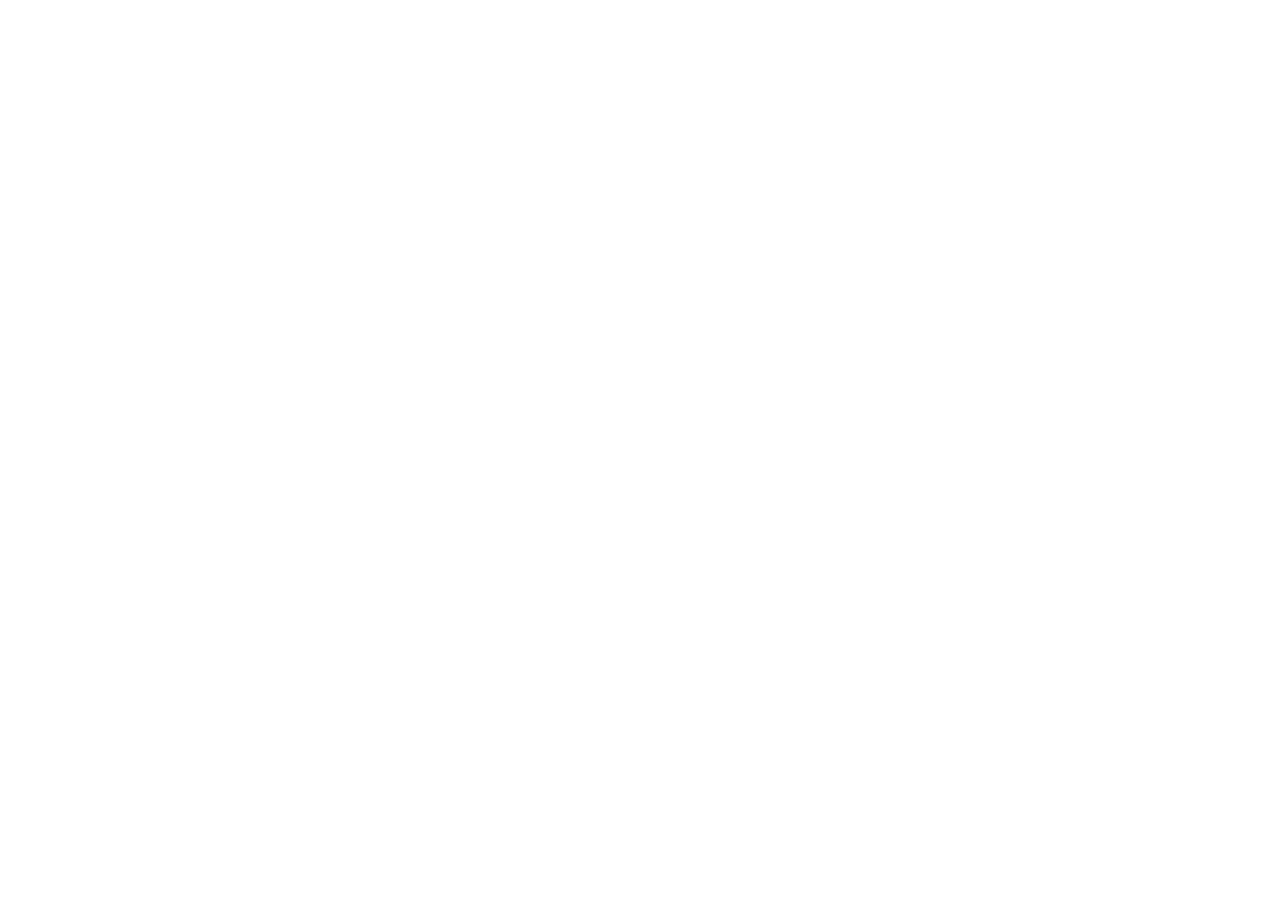
==== labs/TriageAlerSOC.html @ 88967f60 "Modificando Titulo" ====
<!DOCTYPE html>
<html lang="en">
<head>
    <meta charset="UTF-8">
    <meta name="viewport" content="width=device-width, initial-scale=1.0">
    <title>Lab.Triage Alert SOC</title>
</head>
<body>
    
</body>
</html>
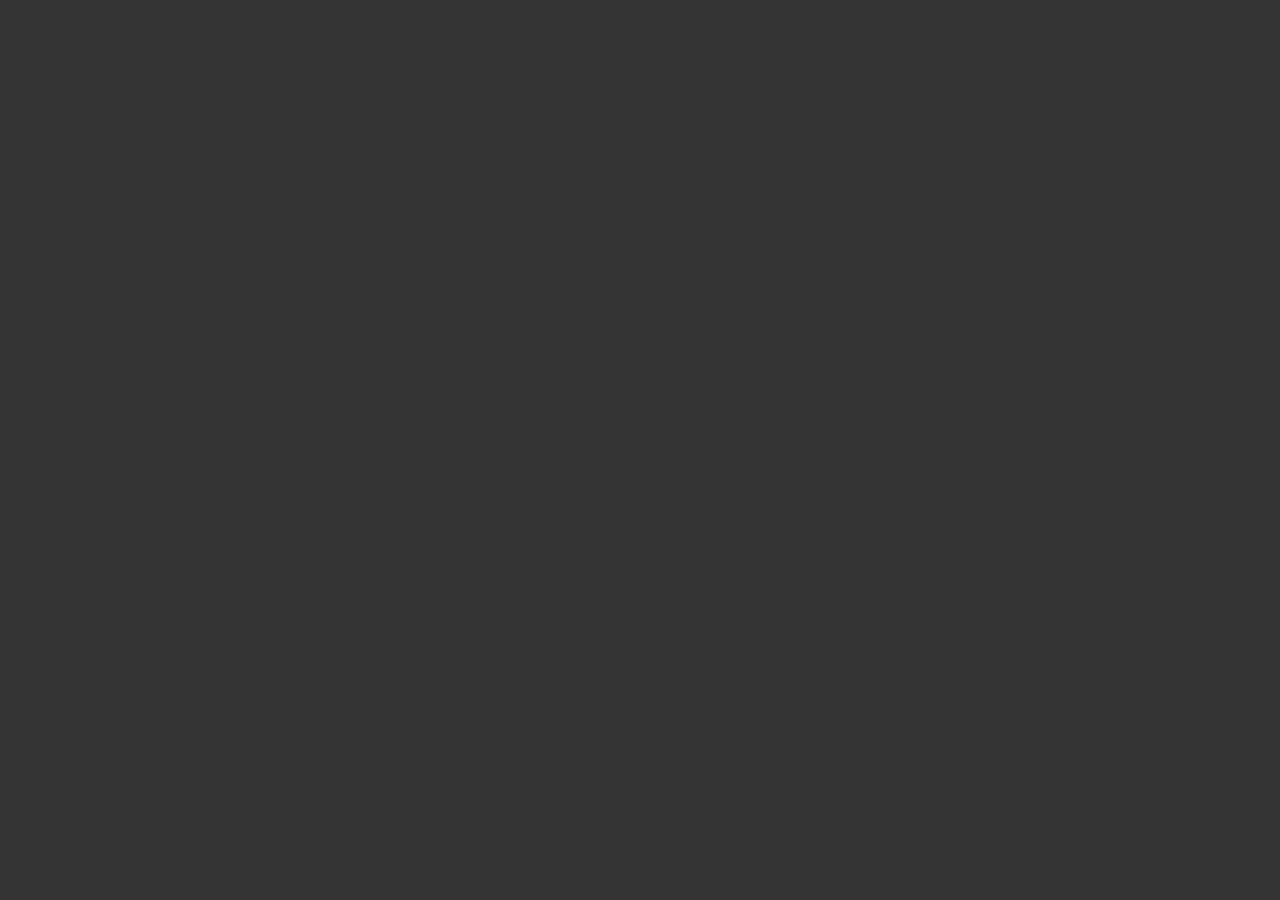
==== commit fcbc1a6c: "Agregando contenido a TriageAlertSOC" ====
--- a/labs/TriageAlerSOC.html
+++ b/labs/TriageAlerSOC.html
@@ -4,6 +4,7 @@
     <meta charset="UTF-8">
     <meta name="viewport" content="width=device-width, initial-scale=1.0">
     <title>Lab.Triage Alert SOC</title>
+    <link rel="stylesheet" href="../styles.css">
 </head>
 <body>
     
--- a/styles.css
+++ b/styles.css
@@ -0,0 +1,398 @@
+/* --- VARIABLES & RESET --- */
+:root {
+    --bg-color: #333333;
+    --accent-color: #4285f4;
+    --text-color: #f2f2f2;
+    --card-bg: #262626;
+    --border-color: #444444;
+    --font-family: 'JetBrains Mono', monospace;
+}
+
+* {
+    margin: 0;
+    padding: 0;
+    box-sizing: border-box;
+    font-family: var(--font-family);
+}
+
+/* Evitar scroll en el viewport general */
+html, body {
+    width: 100%;
+    height: 100%;
+    overflow: hidden;
+    background-color: var(--bg-color);
+    color: var(--text-color);
+}
+
+/* Capa para background (puedes agregar tu imagen aquí) */
+.bg-overlay {
+    position: absolute;
+    top: 0;
+    left: 0;
+    width: 100%;
+    height: 100%;
+    /* Descomenta la siguiente línea para poner tu propia imagen de fondo: */
+    /* background: url('tu-imagen-de-fondo.jpg') no-repeat center center/cover; */
+    background-color: var(--bg-color);
+    opacity: 0.2;
+    z-index: -1;
+}
+
+/* --- NAVBAR --- */
+.navbar {
+    display: flex;
+    justify-content: space-between;
+    align-items: center;
+    padding: 1rem 2rem;
+    background-color: rgba(38, 38, 38, 0.95);
+    border-bottom: 2px solid var(--accent-color);
+    height: 70px;
+}
+
+.logo {
+    font-size: 1.3rem;
+    font-weight: 700;
+    cursor: pointer;
+    color: var(--text-color);
+}
+
+.logo-accent {
+    color: var(--accent-color);
+}
+
+.nav-links {
+    display: flex;
+    list-style: none;
+    gap: 1.5rem;
+}
+
+.nav-link {
+    text-decoration: none;
+    color: var(--text-color);
+    font-size: 0.95rem;
+    transition: color 0.3s, border-bottom 0.3s;
+    padding-bottom: 4px;
+}
+
+.nav-link:hover, .nav-link.active {
+    color: var(--accent-color);
+    border-bottom: 2px solid var(--accent-color);
+}
+
+/* --- MAIN CONTAINER --- */
+.content-container {
+    height: calc(100vh - 70px);
+    width: 100%;
+    position: relative;
+    display: flex;
+    justify-content: center;
+    align-items: center;
+}
+
+/* --- TEMPLATES (VISTAS) --- */
+.template {
+    display: none; /* Ocultas por defecto */
+    width: 90%;
+    max-width: 1100px;
+    height: 85%;
+    background-color: rgba(38, 38, 38, 0.85);
+    border: 1px solid var(--border-color);
+    border-radius: 8px;
+    padding: 2rem;
+    box-shadow: 0 8px 24px rgba(0, 0, 0, 0.5);
+    overflow-y: auto; /* Permite scroll solo en el contenedor interno si el contenido excede */
+}
+
+/* Estilo de la barra de scroll interna */
+.template::-webkit-scrollbar {
+    width: 6px;
+}
+.template::-webkit-scrollbar-thumb {
+    background: var(--accent-color);
+    border-radius: 4px;
+}
+
+.template.active {
+    display: block;
+}
+
+.section-title {
+    color: var(--accent-color);
+    margin-bottom: 1.5rem;
+    font-size: 1.5rem;
+    border-bottom: 1px solid var(--border-color);
+    padding-bottom: 0.5rem;
+}
+
+/* --- 1. HOME --- */
+#home.active {
+    display: flex;
+    justify-content: center;
+    align-items: center;
+    text-align: center;
+    background: transparent;
+    border: none;
+    box-shadow: none;
+}
+
+.hero-prefix {
+    color: #888;
+    margin-bottom: 10px;
+    font-size: 0.9rem;
+}
+
+.hero-title {
+    font-size: 3rem;
+    color: var(--text-color);
+    letter-spacing: 2px;
+    margin-bottom: 15px;
+}
+
+.hero-subtitle {
+    font-size: 1.1rem;
+    color: var(--accent-color);
+    font-weight: 300;
+}
+
+/* --- 2. ACERCA DE (TABS) --- */
+.tabs-container {
+    display: flex;
+    flex-direction: column;
+    gap: 1rem;
+}
+
+.tab-buttons {
+    display: flex;
+    gap: 0.5rem;
+    border-bottom: 1px solid var(--border-color);
+}
+
+.tab-btn {
+    background: none;
+    border: none;
+    color: var(--text-color);
+    padding: 0.6rem 1.2rem;
+    cursor: pointer;
+    font-size: 0.9rem;
+    border-radius: 4px 4px 0 0;
+    transition: background 0.3s, color 0.3s;
+}
+
+.tab-btn:hover {
+    background-color: rgba(66, 133, 244, 0.1);
+}
+
+.tab-btn.active {
+    background-color: var(--accent-color);
+    color: #fff;
+    font-weight: bold;
+}
+
+.tab-content {
+    display: none;
+    padding: 1rem 0;
+}
+
+.tab-content.active {
+    display: block;
+}
+
+.custom-list {
+    list-style-type: none;
+    margin-top: 1rem;
+}
+
+.custom-list li {
+    position: relative;
+    padding-left: 1.5rem;
+    margin-bottom: 0.8rem;
+}
+
+.custom-list li::before {
+    content: ">";
+    position: absolute;
+    left: 0;
+    color: var(--accent-color);
+    font-weight: bold;
+}
+
+.tech-buttons {
+    display: flex;
+    flex-wrap: wrap;
+    gap: 0.8rem;
+    margin-top: 1rem;
+}
+
+.tech-btn {
+    background-color: transparent;
+    border: 1px solid var(--accent-color);
+    color: var(--text-color);
+    padding: 0.5rem 1rem;
+    border-radius: 4px;
+    font-size: 0.85rem;
+    box-shadow: 0 0 5px rgba(66, 133, 244, 0.2);
+}
+
+/* --- 3 & 5. CARDS (LABS Y PROYECTOS) --- */
+.cards-grid {
+    display: grid;
+    grid-template-columns: repeat(auto-fit, minmax(280px, 1fr));
+    gap: 1.5rem;
+}
+
+.card {
+    background-color: var(--card-bg);
+    border: 1px solid var(--border-color);
+    border-radius: 6px;
+    overflow: hidden;
+    transition: transform 0.3s, border-color 0.3s;
+}
+
+.card:hover {
+    transform: translateY(-5px);
+    border-color: var(--accent-color);
+}
+
+.card-img {
+    width: 100%;
+    height: 150px;
+    object-fit: cover;
+}
+
+.card-body {
+    padding: 1rem;
+}
+
+.card-title {
+    font-size: 1.1rem;
+    margin-bottom: 0.5rem;
+    color: var(--text-color);
+}
+
+.card-desc {
+    font-size: 0.85rem;
+    color: #ccc;
+    line-height: 1.4;
+}
+
+/* --- 4. RECURSOS (TABLA Y BUSCADOR) --- */
+.search-box {
+    margin-bottom: 1rem;
+}
+
+.search-box input {
+    width: 100%;
+    padding: 0.8rem;
+    background-color: var(--card-bg);
+    border: 1px solid var(--border-color);
+    border-radius: 4px;
+    color: var(--text-color);
+    font-size: 0.9rem;
+    outline: none;
+}
+
+.search-box input:focus {
+    border-color: var(--accent-color);
+}
+
+.table-wrapper {
+    overflow-x: auto;
+}
+
+table {
+    width: 100%;
+    border-collapse: collapse;
+    text-align: left;
+}
+
+th, td {
+    padding: 0.8rem 1rem;
+    border-bottom: 1px solid var(--border-color);
+}
+
+th {
+    background-color: rgba(0, 0, 0, 0.3);
+    color: var(--accent-color);
+    font-size: 0.9rem;
+}
+
+td {
+    font-size: 0.85rem;
+}
+
+.table-link {
+    color: var(--accent-color);
+    text-decoration: none;
+}
+
+.table-link:hover {
+    text-decoration: underline;
+}
+
+/* Botón / Etiqueta para columna Dominio */
+.domain-tag {
+    display: inline-block;
+    background-color: var(--accent-color);
+    color: #fff;
+    padding: 0.25rem 0.6rem;
+    border-radius: 3px;
+    font-size: 0.75rem;
+    font-weight: bold;
+}
+
+.domain-tag-pt {
+    display: inline-block;
+    background-color: #8e43e7;
+    color: #fff;
+    padding: 0.25rem 0.6rem;
+    border-radius: 3px;
+    font-size: 0.75rem;
+    font-weight: bold;
+}
+
+.domain-tag-rt {
+    display: inline-block;
+    background-color: #ea4335;
+    color: #fff;
+    padding: 0.25rem 0.6rem;
+    border-radius: 3px;
+    font-size: 0.75rem;
+    font-weight: bold;
+}
+
+.ir {
+    display: inline-block;
+    background-color: #34a853;
+    color: #fff;
+    padding: 0.25rem 0.6rem;
+    border-radius: 3px;
+    font-size: 0.75rem;
+    font-weight: bold;
+}
+
+/* --- RESPONSIVIDAD --- */
+@media (max-width: 768px) {
+    .navbar {
+        flex-direction: column;
+        height: auto;
+        padding: 1rem;
+    }
+    .nav-links {
+        margin-top: 1rem;
+        flex-wrap: wrap;
+        justify-content: center;
+        gap: 0.8rem;
+    }
+    .content-container {
+        height: calc(100vh - 120px);
+    }
+    .hero-title {
+        font-size: 2rem;
+    }
+    .hero-subtitle {
+        font-size: 0.9rem;
+    }
+    .tab-buttons {
+        flex-wrap: wrap;
+    }
+}
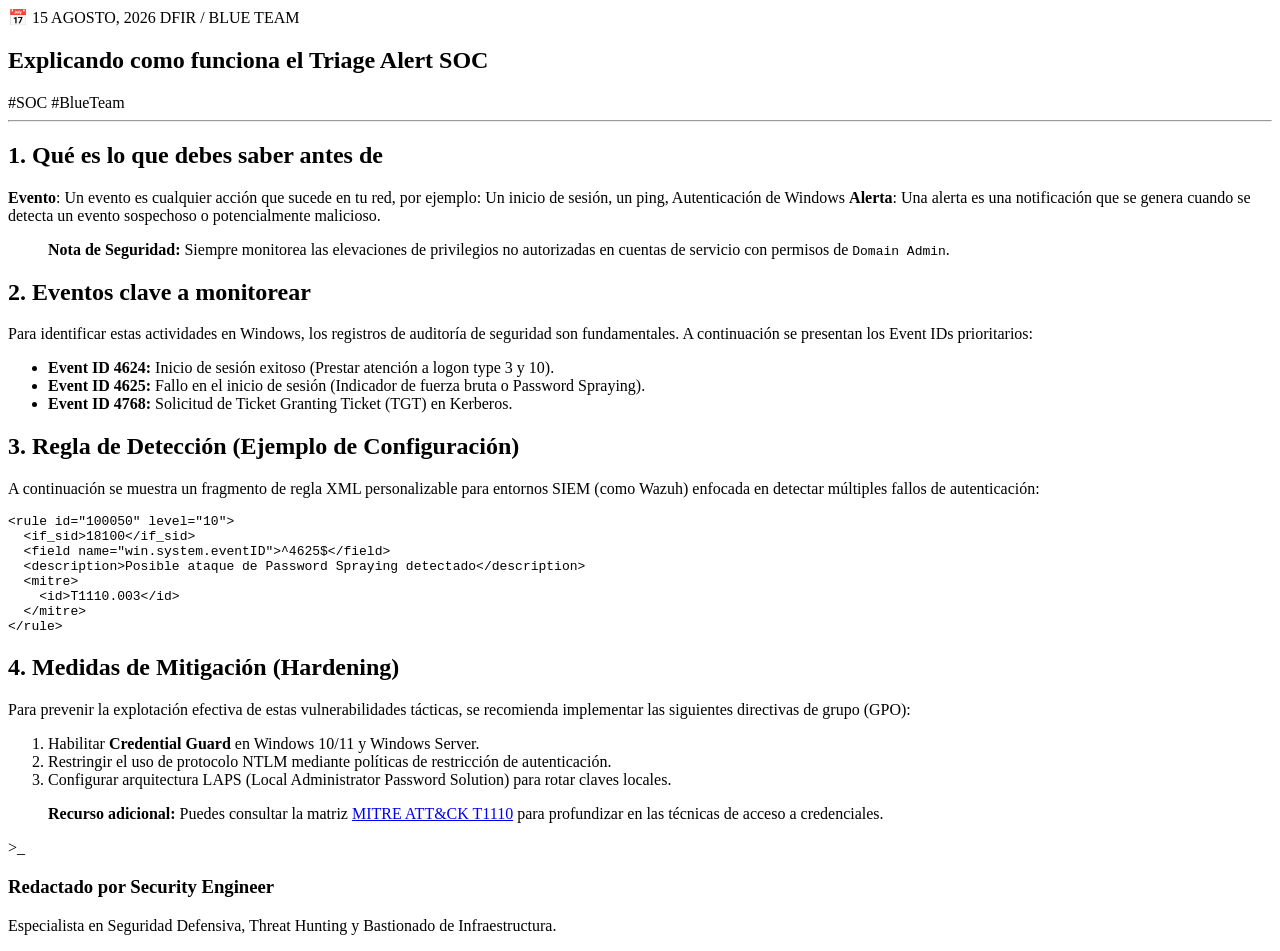
==== commit 5b79fd83: "Agregando contenido a Triage Alert SOC" ====
--- a/labs/TriageAlerSOC.html
+++ b/labs/TriageAlerSOC.html
@@ -1,12 +1,99 @@
 <!DOCTYPE html>
-<html lang="en">
+<html lang="es">
 <head>
     <meta charset="UTF-8">
     <meta name="viewport" content="width=device-width, initial-scale=1.0">
-    <title>Lab.Triage Alert SOC</title>
-    <link rel="stylesheet" href="../styles.css">
+    <title>Post: Lab. Triage Alert SOC</title>
+    <link rel="preconnect" href="https://fonts.googleapis.com">
+    <link rel="preconnect" href="https://fonts.gstatic.com" crossorigin>
+    <link href="https://fonts.googleapis.com/css2?family=JetBrains+Mono:wght@300;400;600;700&display=swap" rel="stylesheet">
+    <link rel="stylesheet" href="./post-style.css">
 </head>
 <body>
-    
+
+    <article class="post-container">
+        <!-- Encabezado del Post -->
+        <header class="post-header">
+            <div class="post-meta">
+                <span class="post-date">📅 15 AGOSTO, 2026</span>
+                <span class="post-category">DFIR / BLUE TEAM</span>
+            </div>
+            <h1 class="post-title">Explicando como funciona el Triage Alert SOC</h1>
+            <p class="post-subtitle"></p>
+            <div class="post-tags">
+                <span class="tag">#SOC</span>
+                <span class="tag">#BlueTeam</span>
+                
+            </div>
+        </header>
+
+        <hr class="post-divider">
+
+        <!-- Contenido Principal -->
+        <section class="post-content">
+            <h2>1. Qué es lo que debes saber antes de</h2>
+            <p>
+                <span> <b>Evento</b>: Un evento es cualquier acción que sucede en tu red, por ejemplo: Un inicio de sesión, un ping, Autenticación de Windows </span>
+                <span> <b>Alerta</b>: Una alerta es una notificación que se genera cuando se detecta un evento sospechoso o potencialmente malicioso. </span>
+            </p>
+
+            <blockquote class="callout warning">
+                <strong>Nota de Seguridad:</strong> Siempre monitorea las elevaciones de privilegios no autorizadas en cuentas de servicio con permisos de <code>Domain Admin</code>.
+            </blockquote>
+
+            <h2>2. Eventos clave a monitorear</h2>
+            <p>
+                Para identificar estas actividades en Windows, los registros de auditoría de seguridad son fundamentales. A continuación se presentan los Event IDs prioritarios:
+            </p>
+
+            <ul>
+                <li><strong>Event ID 4624:</strong> Inicio de sesión exitoso (Prestar atención a logon type 3 y 10).</li>
+                <li><strong>Event ID 4625:</strong> Fallo en el inicio de sesión (Indicador de fuerza bruta o Password Spraying).</li>
+                <li><strong>Event ID 4768:</strong> Solicitud de Ticket Granting Ticket (TGT) en Kerberos.</li>
+            </ul>
+
+            <h2>3. Regla de Detección (Ejemplo de Configuración)</h2>
+            <p>
+                A continuación se muestra un fragmento de regla XML personalizable para entornos SIEM (como Wazuh) enfocada en detectar múltiples fallos de autenticación:
+            </p>
+
+<!-- Bloque de Código -->
+<pre><code>&lt;rule id="100050" level="10"&gt;
+  &lt;if_sid&gt;18100&lt;/if_sid&gt;
+  &lt;field name="win.system.eventID"&gt;^4625$&lt;/field&gt;
+  &lt;description&gt;Posible ataque de Password Spraying detectado&lt;/description&gt;
+  &lt;mitre&gt;
+    &lt;id&gt;T1110.003&lt;/id&gt;
+  &lt;/mitre&gt;
+&lt;/rule&gt;</code></pre>
+
+            <h2>4. Medidas de Mitigación (Hardening)</h2>
+            <p>
+                Para prevenir la explotación efectiva de estas vulnerabilidades tácticas, se recomienda implementar las siguientes directivas de grupo (GPO):
+            </p>
+
+            <ol>
+                <li>Habilitar <strong>Credential Guard</strong> en Windows 10/11 y Windows Server.</li>
+                <li>Restringir el uso de protocolo NTLM mediante políticas de restricción de autenticación.</li>
+                <li>Configurar arquitectura LAPS (Local Administrator Password Solution) para rotar claves locales.</li>
+            </ol>
+
+            <blockquote class="callout info">
+                <strong>Recurso adicional:</strong> Puedes consultar la matriz <a href="https://attack.mitre.org" target="_blank">MITRE ATT&CK T1110</a> para profundizar en las técnicas de acceso a credenciales.
+            </blockquote>
+        </section>
+
+        <!-- Pie de página del Post -->
+        <footer class="post-footer">
+            <div class="author-box">
+                <div class="author-avatar">&gt;_</div>
+                <div class="author-info">
+                    <h3>Redactado por Security Engineer</h3>
+                    <p>Especialista en Seguridad Defensiva, Threat Hunting y Bastionado de Infraestructura.</p>
+                </div>
+            </div>
+        </footer>
+    </article>
+
 </body>
 </html>
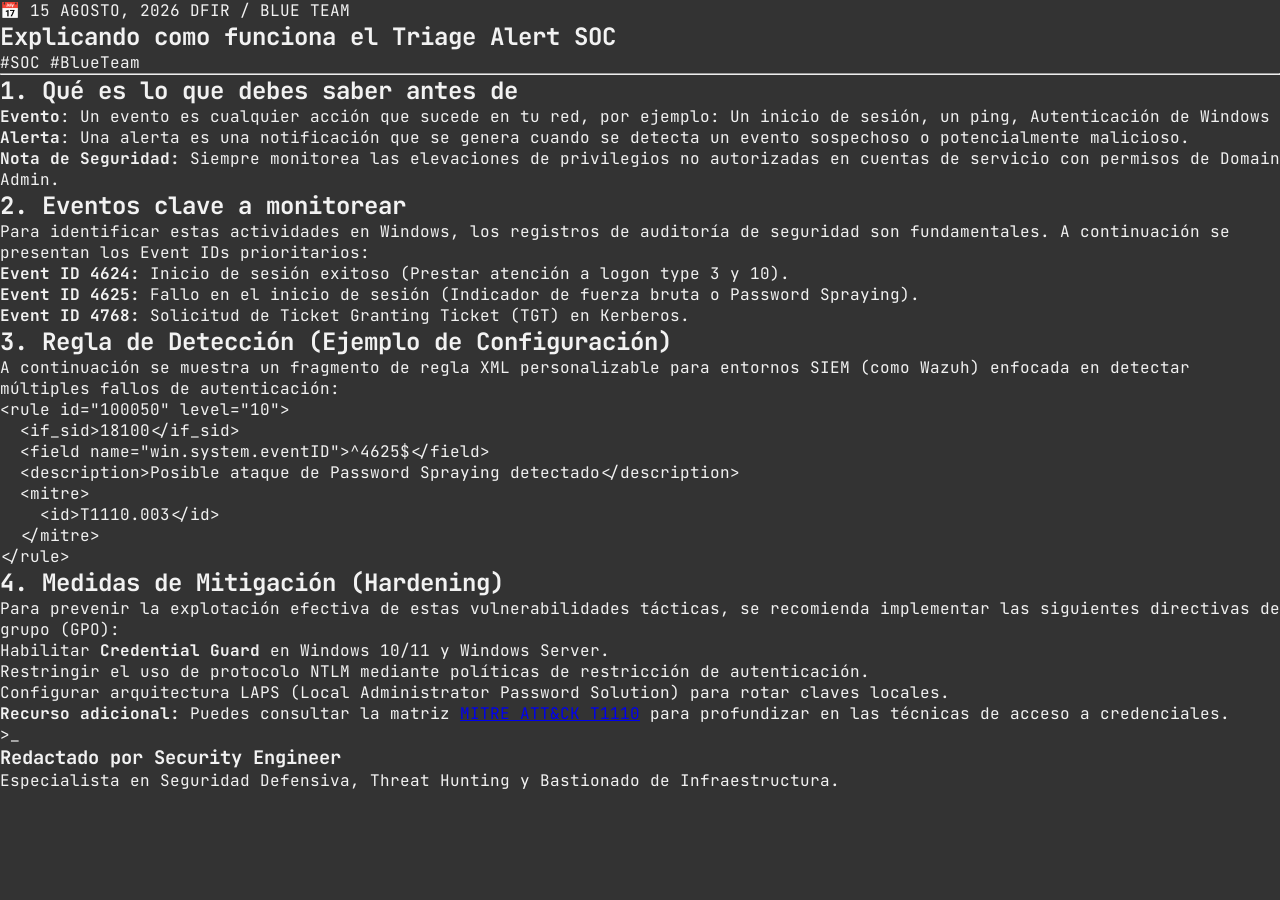
==== commit c5d1362a: "Aplicando CSS" ====
--- a/labs/TriageAlerSOC.html
+++ b/labs/TriageAlerSOC.html
@@ -7,9 +7,9 @@
     <link rel="preconnect" href="https://fonts.googleapis.com">
     <link rel="preconnect" href="https://fonts.gstatic.com" crossorigin>
     <link href="https://fonts.googleapis.com/css2?family=JetBrains+Mono:wght@300;400;600;700&display=swap" rel="stylesheet">
-    <link rel="stylesheet" href="./post-style.css">
+    <link rel="stylesheet" href="../styles.css">
 </head>
-<body>
+<body class="body-post">
 
     <article class="post-container">
         <!-- Encabezado del Post -->
--- a/styles.css
+++ b/styles.css
@@ -0,0 +1,398 @@
+/* --- VARIABLES & RESET --- */
+:root {
+    --bg-color: #333333;
+    --accent-color: #4285f4;
+    --text-color: #f2f2f2;
+    --card-bg: #262626;
+    --border-color: #444444;
+    --font-family: 'JetBrains Mono', monospace;
+}
+
+* {
+    margin: 0;
+    padding: 0;
+    box-sizing: border-box;
+    font-family: var(--font-family);
+}
+
+/* Evitar scroll en el viewport general */
+html, body {
+    width: 100%;
+    height: 100%;
+    overflow: hidden;
+    background-color: var(--bg-color);
+    color: var(--text-color);
+}
+
+/* Capa para background (puedes agregar tu imagen aquí) */
+.bg-overlay {
+    position: absolute;
+    top: 0;
+    left: 0;
+    width: 100%;
+    height: 100%;
+    /* Descomenta la siguiente línea para poner tu propia imagen de fondo: */
+    /* background: url('tu-imagen-de-fondo.jpg') no-repeat center center/cover; */
+    background-color: var(--bg-color);
+    opacity: 0.2;
+    z-index: -1;
+}
+
+/* --- NAVBAR --- */
+.navbar {
+    display: flex;
+    justify-content: space-between;
+    align-items: center;
+    padding: 1rem 2rem;
+    background-color: rgba(38, 38, 38, 0.95);
+    border-bottom: 2px solid var(--accent-color);
+    height: 70px;
+}
+
+.logo {
+    font-size: 1.3rem;
+    font-weight: 700;
+    cursor: pointer;
+    color: var(--text-color);
+}
+
+.logo-accent {
+    color: var(--accent-color);
+}
+
+.nav-links {
+    display: flex;
+    list-style: none;
+    gap: 1.5rem;
+}
+
+.nav-link {
+    text-decoration: none;
+    color: var(--text-color);
+    font-size: 0.95rem;
+    transition: color 0.3s, border-bottom 0.3s;
+    padding-bottom: 4px;
+}
+
+.nav-link:hover, .nav-link.active {
+    color: var(--accent-color);
+    border-bottom: 2px solid var(--accent-color);
+}
+
+/* --- MAIN CONTAINER --- */
+.content-container {
+    height: calc(100vh - 70px);
+    width: 100%;
+    position: relative;
+    display: flex;
+    justify-content: center;
+    align-items: center;
+}
+
+/* --- TEMPLATES (VISTAS) --- */
+.template {
+    display: none; /* Ocultas por defecto */
+    width: 90%;
+    max-width: 1100px;
+    height: 85%;
+    background-color: rgba(38, 38, 38, 0.85);
+    border: 1px solid var(--border-color);
+    border-radius: 8px;
+    padding: 2rem;
+    box-shadow: 0 8px 24px rgba(0, 0, 0, 0.5);
+    overflow-y: auto; /* Permite scroll solo en el contenedor interno si el contenido excede */
+}
+
+/* Estilo de la barra de scroll interna */
+.template::-webkit-scrollbar {
+    width: 6px;
+}
+.template::-webkit-scrollbar-thumb {
+    background: var(--accent-color);
+    border-radius: 4px;
+}
+
+.template.active {
+    display: block;
+}
+
+.section-title {
+    color: var(--accent-color);
+    margin-bottom: 1.5rem;
+    font-size: 1.5rem;
+    border-bottom: 1px solid var(--border-color);
+    padding-bottom: 0.5rem;
+}
+
+/* --- 1. HOME --- */
+#home.active {
+    display: flex;
+    justify-content: center;
+    align-items: center;
+    text-align: center;
+    background: transparent;
+    border: none;
+    box-shadow: none;
+}
+
+.hero-prefix {
+    color: #888;
+    margin-bottom: 10px;
+    font-size: 0.9rem;
+}
+
+.hero-title {
+    font-size: 3rem;
+    color: var(--text-color);
+    letter-spacing: 2px;
+    margin-bottom: 15px;
+}
+
+.hero-subtitle {
+    font-size: 1.1rem;
+    color: var(--accent-color);
+    font-weight: 300;
+}
+
+/* --- 2. ACERCA DE (TABS) --- */
+.tabs-container {
+    display: flex;
+    flex-direction: column;
+    gap: 1rem;
+}
+
+.tab-buttons {
+    display: flex;
+    gap: 0.5rem;
+    border-bottom: 1px solid var(--border-color);
+}
+
+.tab-btn {
+    background: none;
+    border: none;
+    color: var(--text-color);
+    padding: 0.6rem 1.2rem;
+    cursor: pointer;
+    font-size: 0.9rem;
+    border-radius: 4px 4px 0 0;
+    transition: background 0.3s, color 0.3s;
+}
+
+.tab-btn:hover {
+    background-color: rgba(66, 133, 244, 0.1);
+}
+
+.tab-btn.active {
+    background-color: var(--accent-color);
+    color: #fff;
+    font-weight: bold;
+}
+
+.tab-content {
+    display: none;
+    padding: 1rem 0;
+}
+
+.tab-content.active {
+    display: block;
+}
+
+.custom-list {
+    list-style-type: none;
+    margin-top: 1rem;
+}
+
+.custom-list li {
+    position: relative;
+    padding-left: 1.5rem;
+    margin-bottom: 0.8rem;
+}
+
+.custom-list li::before {
+    content: ">";
+    position: absolute;
+    left: 0;
+    color: var(--accent-color);
+    font-weight: bold;
+}
+
+.tech-buttons {
+    display: flex;
+    flex-wrap: wrap;
+    gap: 0.8rem;
+    margin-top: 1rem;
+}
+
+.tech-btn {
+    background-color: transparent;
+    border: 1px solid var(--accent-color);
+    color: var(--text-color);
+    padding: 0.5rem 1rem;
+    border-radius: 4px;
+    font-size: 0.85rem;
+    box-shadow: 0 0 5px rgba(66, 133, 244, 0.2);
+}
+
+/* --- 3 & 5. CARDS (LABS Y PROYECTOS) --- */
+.cards-grid {
+    display: grid;
+    grid-template-columns: repeat(auto-fit, minmax(280px, 1fr));
+    gap: 1.5rem;
+}
+
+.card {
+    background-color: var(--card-bg);
+    border: 1px solid var(--border-color);
+    border-radius: 6px;
+    overflow: hidden;
+    transition: transform 0.3s, border-color 0.3s;
+}
+
+.card:hover {
+    transform: translateY(-5px);
+    border-color: var(--accent-color);
+}
+
+.card-img {
+    width: 100%;
+    height: 150px;
+    object-fit: cover;
+}
+
+.card-body {
+    padding: 1rem;
+}
+
+.card-title {
+    font-size: 1.1rem;
+    margin-bottom: 0.5rem;
+    color: var(--text-color);
+}
+
+.card-desc {
+    font-size: 0.85rem;
+    color: #ccc;
+    line-height: 1.4;
+}
+
+/* --- 4. RECURSOS (TABLA Y BUSCADOR) --- */
+.search-box {
+    margin-bottom: 1rem;
+}
+
+.search-box input {
+    width: 100%;
+    padding: 0.8rem;
+    background-color: var(--card-bg);
+    border: 1px solid var(--border-color);
+    border-radius: 4px;
+    color: var(--text-color);
+    font-size: 0.9rem;
+    outline: none;
+}
+
+.search-box input:focus {
+    border-color: var(--accent-color);
+}
+
+.table-wrapper {
+    overflow-x: auto;
+}
+
+table {
+    width: 100%;
+    border-collapse: collapse;
+    text-align: left;
+}
+
+th, td {
+    padding: 0.8rem 1rem;
+    border-bottom: 1px solid var(--border-color);
+}
+
+th {
+    background-color: rgba(0, 0, 0, 0.3);
+    color: var(--accent-color);
+    font-size: 0.9rem;
+}
+
+td {
+    font-size: 0.85rem;
+}
+
+.table-link {
+    color: var(--accent-color);
+    text-decoration: none;
+}
+
+.table-link:hover {
+    text-decoration: underline;
+}
+
+/* Botón / Etiqueta para columna Dominio */
+.domain-tag {
+    display: inline-block;
+    background-color: var(--accent-color);
+    color: #fff;
+    padding: 0.25rem 0.6rem;
+    border-radius: 3px;
+    font-size: 0.75rem;
+    font-weight: bold;
+}
+
+.domain-tag-pt {
+    display: inline-block;
+    background-color: #8e43e7;
+    color: #fff;
+    padding: 0.25rem 0.6rem;
+    border-radius: 3px;
+    font-size: 0.75rem;
+    font-weight: bold;
+}
+
+.domain-tag-rt {
+    display: inline-block;
+    background-color: #ea4335;
+    color: #fff;
+    padding: 0.25rem 0.6rem;
+    border-radius: 3px;
+    font-size: 0.75rem;
+    font-weight: bold;
+}
+
+.ir {
+    display: inline-block;
+    background-color: #34a853;
+    color: #fff;
+    padding: 0.25rem 0.6rem;
+    border-radius: 3px;
+    font-size: 0.75rem;
+    font-weight: bold;
+}
+
+/* --- RESPONSIVIDAD --- */
+@media (max-width: 768px) {
+    .navbar {
+        flex-direction: column;
+        height: auto;
+        padding: 1rem;
+    }
+    .nav-links {
+        margin-top: 1rem;
+        flex-wrap: wrap;
+        justify-content: center;
+        gap: 0.8rem;
+    }
+    .content-container {
+        height: calc(100vh - 120px);
+    }
+    .hero-title {
+        font-size: 2rem;
+    }
+    .hero-subtitle {
+        font-size: 0.9rem;
+    }
+    .tab-buttons {
+        flex-wrap: wrap;
+    }
+}
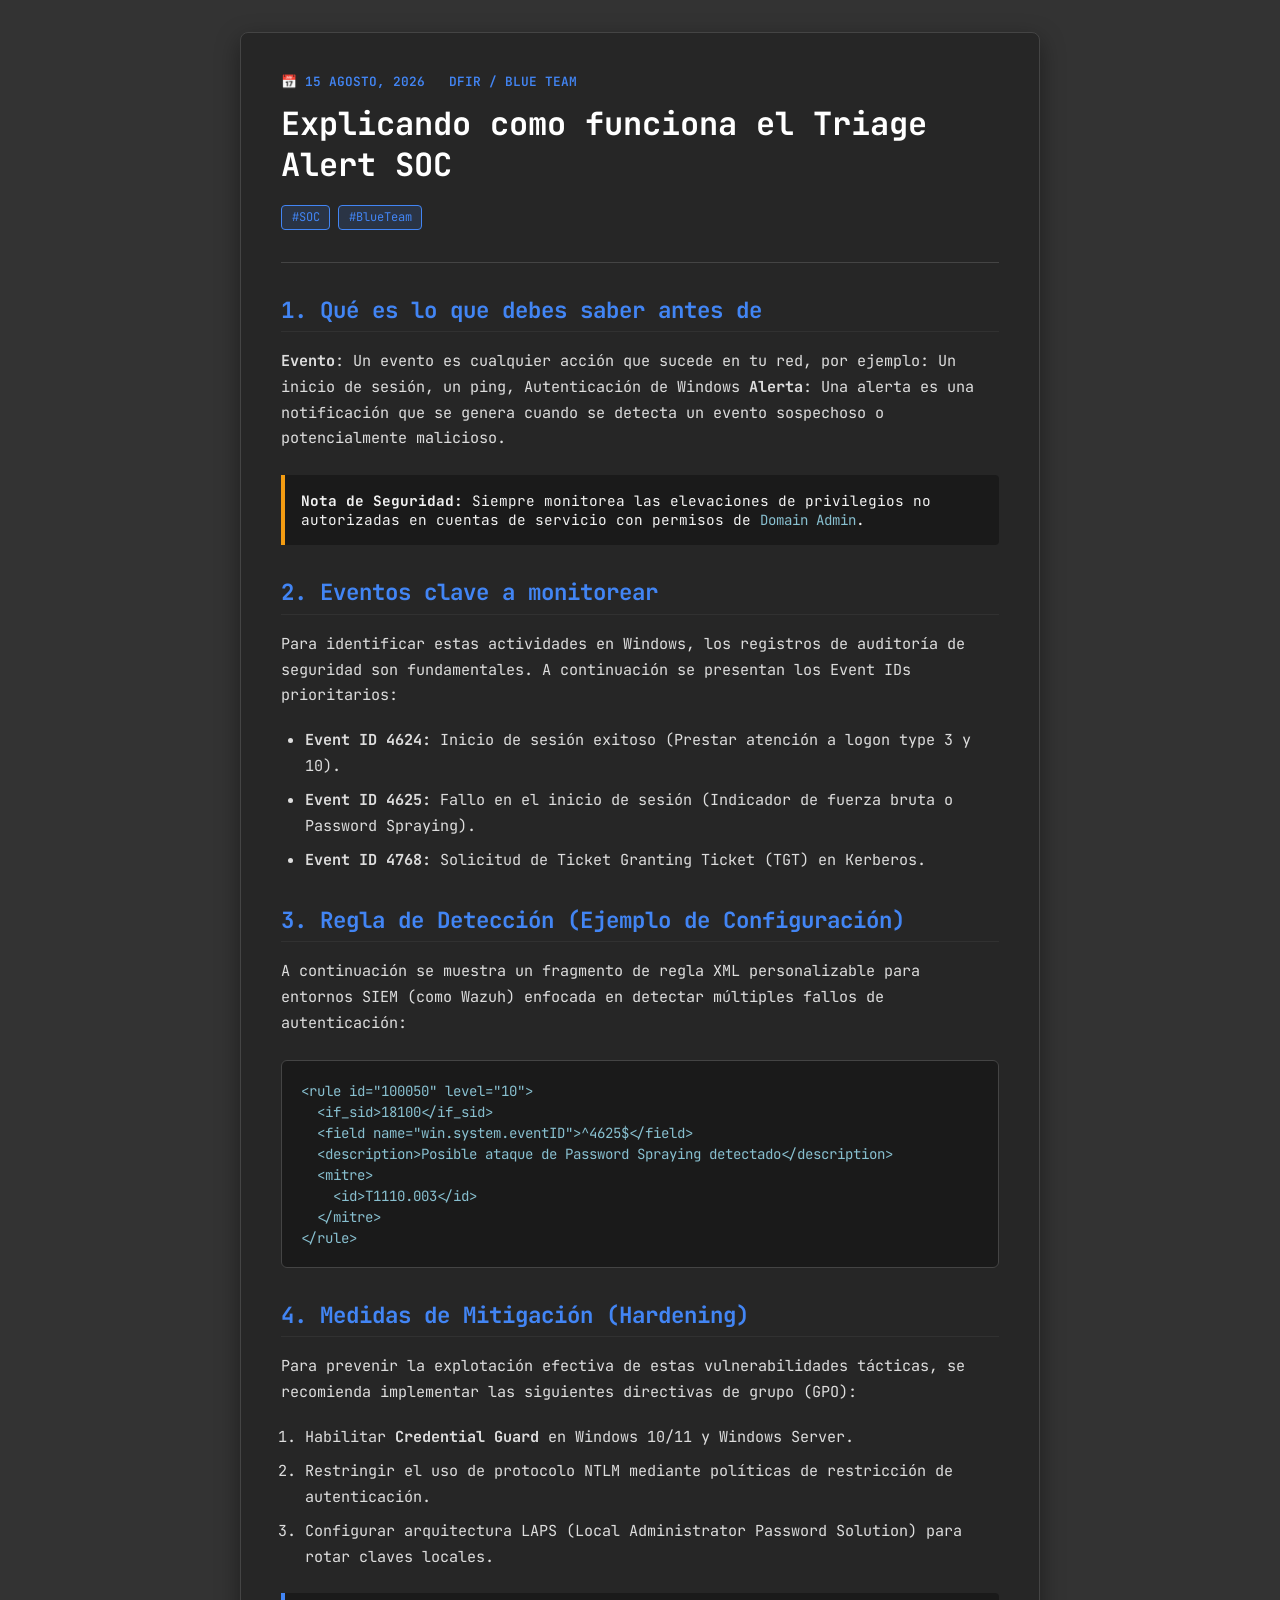
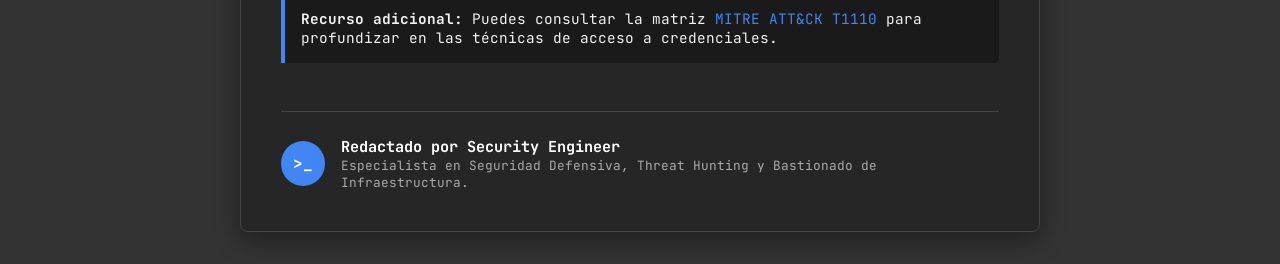
==== commit 1fc7460a: "Agregando estilos CSS al post" ====
--- a/labs/TriageAlerSOC.html
+++ b/labs/TriageAlerSOC.html
@@ -7,7 +7,7 @@
     <link rel="preconnect" href="https://fonts.googleapis.com">
     <link rel="preconnect" href="https://fonts.gstatic.com" crossorigin>
     <link href="https://fonts.googleapis.com/css2?family=JetBrains+Mono:wght@300;400;600;700&display=swap" rel="stylesheet">
-    <link rel="stylesheet" href="../styles.css">
+    <link rel="stylesheet" href="../post-style.css">
 </head>
 <body class="body-post">
 
--- a/post-style.css
+++ b/post-style.css
@@ -0,0 +1,210 @@
+:root {
+    --bg-color: #333333;
+    --card-bg: #262626;
+    --accent-color: #4285f4;
+    --text-color: #f2f2f2;
+    --text-muted: #aaaaaa;
+    --border-color: #444444;
+    --code-bg: #1a1a1a;
+    --warning-border: #f39c12;
+    --info-border: #4285f4;
+    --font-family: 'JetBrains Mono', monospace;
+}
+
+* {
+    margin: 0;
+    padding: 0;
+    box-sizing: border-box;
+    font-family: var(--font-family);
+}
+
+body {
+    background-color: var(--bg-color);
+    color: var(--text-color);
+    padding: 2rem 1rem;
+    display: flex;
+    justify-content: center;
+}
+
+/* Contenedor del Post */
+.post-container {
+    max-width: 800px;
+    width: 100%;
+    background-color: var(--card-bg);
+    border: 1px solid var(--border-color);
+    border-radius: 8px;
+    padding: 2.5rem;
+    box-shadow: 0 8px 24px rgba(0, 0, 0, 0.4);
+}
+
+/* Header */
+.post-meta {
+    font-size: 0.8rem;
+    color: var(--accent-color);
+    margin-bottom: 0.8rem;
+    display: flex;
+    gap: 1.5rem;
+    font-weight: 600;
+}
+
+.post-title {
+    font-size: 2rem;
+    line-height: 1.3;
+    color: #ffffff;
+    margin-bottom: 0.8rem;
+}
+
+.post-subtitle {
+    font-size: 1rem;
+    color: var(--text-muted);
+    line-height: 1.5;
+    margin-bottom: 1.2rem;
+}
+
+/* Tags */
+.post-tags {
+    display: flex;
+    flex-wrap: wrap;
+    gap: 0.5rem;
+}
+
+.tag {
+    background-color: rgba(66, 133, 244, 0.15);
+    color: var(--accent-color);
+    border: 1px solid var(--accent-color);
+    padding: 0.2rem 0.6rem;
+    border-radius: 4px;
+    font-size: 0.75rem;
+}
+
+.post-divider {
+    border: 0;
+    height: 1px;
+    background: var(--border-color);
+    margin: 2rem 0;
+}
+
+/* Contenido */
+.post-content h2 {
+    color: var(--accent-color);
+    font-size: 1.4rem;
+    margin-top: 2rem;
+    margin-bottom: 1rem;
+    border-bottom: 1px solid rgba(255, 255, 255, 0.05);
+    padding-bottom: 0.4rem;
+}
+
+.post-content p {
+    font-size: 0.95rem;
+    line-height: 1.7;
+    color: #dddddd;
+    margin-bottom: 1.2rem;
+}
+
+.post-content ul, .post-content ol {
+    margin-left: 1.5rem;
+    margin-bottom: 1.5rem;
+    color: #dddddd;
+    font-size: 0.95rem;
+    line-height: 1.7;
+}
+
+.post-content li {
+    margin-bottom: 0.5rem;
+}
+
+.post-content a {
+    color: var(--accent-color);
+    text-decoration: none;
+}
+
+.post-content a:hover {
+    text-decoration: underline;
+}
+
+/* Citas / Callouts */
+.callout {
+    padding: 1rem;
+    border-left: 4px solid;
+    background-color: var(--code-bg);
+    border-radius: 0 4px 4px 0;
+    margin: 1.5rem 0;
+    font-size: 0.9rem;
+}
+
+.callout.warning {
+    border-color: var(--warning-border);
+}
+
+.callout.info {
+    border-color: var(--info-border);
+}
+
+/* Bloques de Código */
+pre {
+    background-color: var(--code-bg);
+    border: 1px solid var(--border-color);
+    border-radius: 6px;
+    padding: 1.2rem;
+    overflow-x: auto;
+    margin: 1.5rem 0;
+}
+
+code {
+    font-family: var(--font-family);
+    color: #88c0d0;
+    font-size: 0.88rem;
+}
+
+p code, li code {
+    background-color: var(--code-bg);
+    padding: 0.2rem 0.4rem;
+    border-radius: 4px;
+    border: 1px solid var(--border-color);
+    color: var(--accent-color);
+}
+
+/* Autor / Footer */
+.post-footer {
+    margin-top: 3rem;
+    padding-top: 1.5rem;
+    border-top: 1px solid var(--border-color);
+}
+
+.author-box {
+    display: flex;
+    align-items: center;
+    gap: 1rem;
+}
+
+.author-avatar {
+    width: 45px;
+    height: 45px;
+    background-color: var(--accent-color);
+    color: #fff;
+    display: flex;
+    justify-content: center;
+    align-items: center;
+    font-weight: bold;
+    border-radius: 50%;
+}
+
+.author-info h3 {
+    font-size: 0.95rem;
+    color: #ffffff;
+}
+
+.author-info p {
+    font-size: 0.8rem;
+    color: var(--text-muted);
+}
+
+/* Responsive */
+@media (max-width: 600px) {
+    .post-container {
+        padding: 1.5rem;
+    }
+    .post-title {
+        font-size: 1.5rem;
+    }
+}
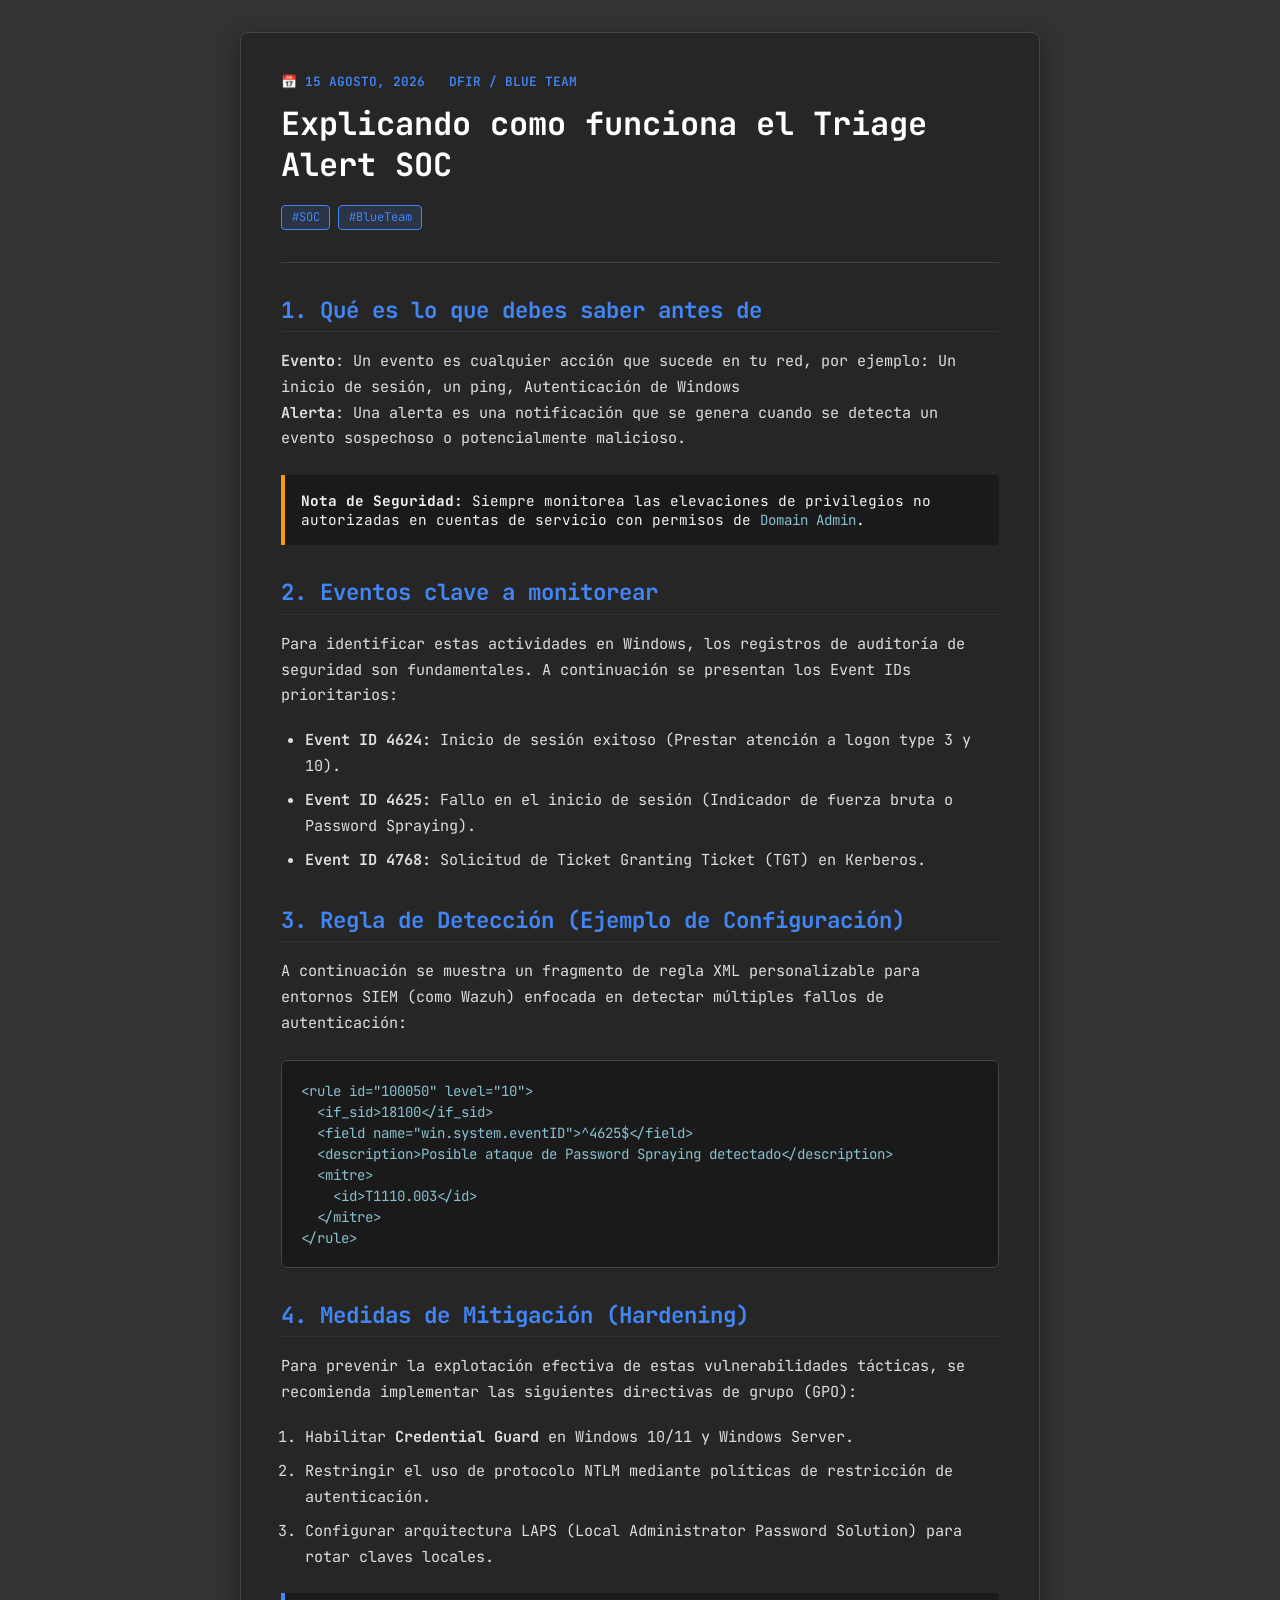
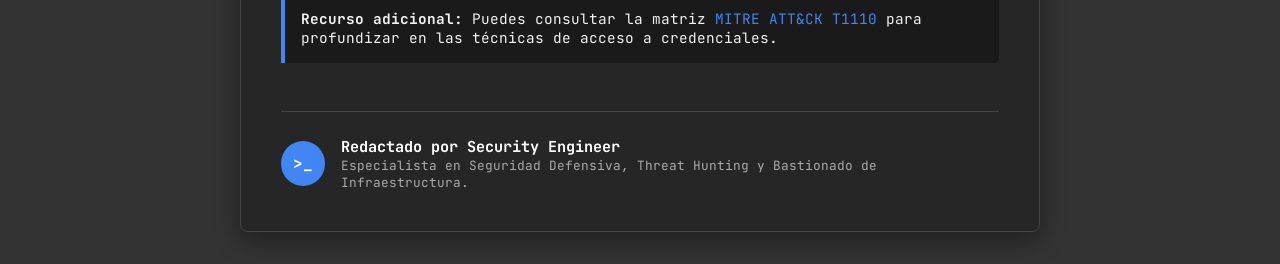
==== commit 1e266fd4: "modificando Triage Alert SOC" ====
--- a/labs/TriageAlerSOC.html
+++ b/labs/TriageAlerSOC.html
@@ -34,6 +34,7 @@
             <h2>1. Qué es lo que debes saber antes de</h2>
             <p>
                 <span> <b>Evento</b>: Un evento es cualquier acción que sucede en tu red, por ejemplo: Un inicio de sesión, un ping, Autenticación de Windows </span>
+                <br>
                 <span> <b>Alerta</b>: Una alerta es una notificación que se genera cuando se detecta un evento sospechoso o potencialmente malicioso. </span>
             </p>
 
